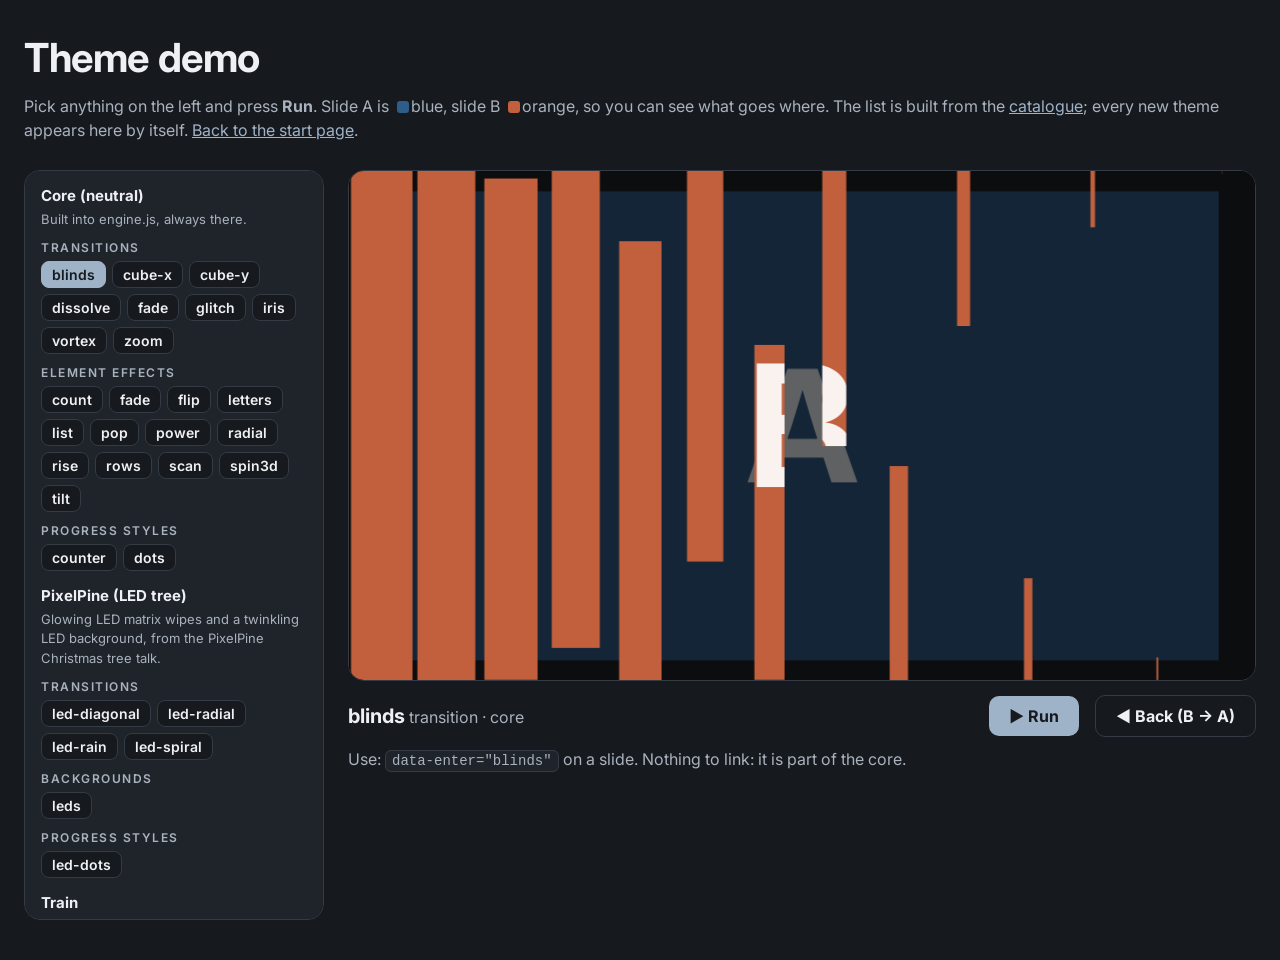
==== themes/demo.html @ d8511b9f "Theme demo: run any transition or effect between slide A and slide B - themes/demo.html: a list of e" ====
<!doctype html>
<html lang="en">
<head>
<meta charset="utf-8">
<meta name="viewport" content="width=device-width, initial-scale=1">
<title>Theme demo</title>
<!-- Every transition, element effect, ambient background and progress style of the core and of every theme, one at a
     time on a stage with slide A (blue) and slide B (orange). The list comes from catalogue.js, which
     python tools/themes.py regenerates: a new theme shows up here without editing this page. -->
<link rel="stylesheet" href="https://fonts.googleapis.com/css2?family=Inter:wght@400;600;700&display=swap">
<script src="catalogue.js"></script>
<style>
  :root { --bg: #16191e; --fg: #eef0f3; --muted: #a9b2bd; --card: #1f242b; --line: #343b45; --accent: #9fb3c8; --a: #2f5d8a; --b: #c2603d; }
  * { box-sizing: border-box; }
  body { margin: 0; background: var(--bg); color: var(--fg); font: 16px/1.5 Inter, Arial, sans-serif; }
  header { padding: 28px 24px 8px; max-width: 1400px; margin: 0 auto; }
  h1 { font-size: clamp(28px, 4vw, 40px); margin: 0 0 6px; letter-spacing: -.01em; }
  header p { color: var(--muted); margin: 0; }
  a { color: var(--accent); }
  .ab { display: inline-block; width: 12px; height: 12px; border-radius: 3px; vertical-align: -1px; margin: 0 2px 0 4px; }
  .wrap { display: grid; grid-template-columns: 300px 1fr; gap: 24px; padding: 20px 24px 40px; max-width: 1400px; margin: 0 auto; }
  nav { background: var(--card); border: 1px solid var(--line); border-radius: 16px; padding: 14px 16px; max-height: calc(100vh - 150px); overflow: auto; }
  nav h2 { font-size: 15px; margin: 14px 0 2px; }
  nav h2:first-child { margin-top: 0; }
  nav .desc { color: var(--muted); font-size: 13px; margin: 0 0 6px; }
  nav h3 { font-size: 12px; font-weight: 600; text-transform: uppercase; letter-spacing: 1.5px; color: var(--muted); margin: 10px 0 4px; }
  nav .names { display: flex; flex-wrap: wrap; gap: 6px; }
  nav button { font: 600 14px Inter, Arial, sans-serif; color: var(--fg); background: var(--bg); border: 1px solid var(--line); border-radius: 8px; padding: 4px 10px; cursor: pointer; }
  nav button:hover { border-color: var(--accent); }
  nav button[aria-pressed="true"] { background: var(--accent); color: var(--bg); border-color: var(--accent); }
  .stage { aspect-ratio: 16 / 9; width: 100%; background: #0c0d0f; border-radius: 16px; overflow: hidden; border: 1px solid var(--line); }
  .stage iframe { width: 100%; height: 100%; border: 0; display: block; }
  .bar { display: flex; flex-wrap: wrap; align-items: center; gap: 12px 16px; margin-top: 14px; }
  .bar .what { flex: 1 1 280px; min-width: 0; }
  .bar .what b { font-size: 20px; }
  .bar .what span { color: var(--muted); }
  code { font: 14px Consolas, 'Courier New', monospace; background: var(--card); border: 1px solid var(--line); border-radius: 6px; padding: 2px 6px; overflow-wrap: anywhere; }
  .run { font: 700 16px Inter, Arial, sans-serif; color: var(--bg); background: var(--accent); border: 0; border-radius: 10px; padding: 10px 20px; cursor: pointer; }
  .run.secondary { background: transparent; color: var(--fg); border: 1px solid var(--line); }
  .run:focus-visible, nav button:focus-visible { outline: 3px solid var(--fg); outline-offset: 2px; }
  .use { color: var(--muted); margin-top: 10px; }
  @media (max-width: 820px) { .wrap { grid-template-columns: 1fr; } nav { max-height: 320px; order: 2; } }
</style>
</head>
<body>
<header>
  <h1>Theme demo</h1>
  <p>Pick anything on the left and press <b>Run</b>. Slide A is <span class="ab" style="background:var(--a)"></span>blue, slide
    B <span class="ab" style="background:var(--b)"></span>orange, so you can see what goes where. The list is built from the
    <a href="https://github.com/machmar/ClaudesSlideEngine/blob/main/themes/README.md#catalogue">catalogue</a>; every new theme appears here by itself.
    <a href="../">Back to the start page</a>.</p>
</header>
<div class="wrap">
  <nav id="list" aria-label="Transitions, effects, backgrounds and progress styles"></nav>
  <main>
    <div class="stage"><iframe id="stage" title="Demo stage" src="about:blank"></iframe></div>
    <div class="bar">
      <div class="what"><b id="name"></b> <span id="kind"></span></div>
      <button class="run" id="run" type="button">▶ Run</button>
      <button class="run secondary" id="back" type="button">◀ Back (B → A)</button>
    </div>
    <p class="use" id="use"></p>
  </main>
</div>
<script>
(() => {
  const cat = window.SE_CATALOGUE;
  const KINDS = [['transitions', 'Transitions', 'data-enter'], ['effects', 'Element effects', 'data-fx'], ['ambients', 'Backgrounds', 'data-ambient'], ['dots', 'Progress styles', 'data-dots']];
  const groups = [{ name: 'core', title: 'Core (neutral)', description: 'Built into engine.js, always there.', provides: cat.core }, ...cat.themes];
  const list = document.getElementById('list'), stage = document.getElementById('stage'), backBtn = document.getElementById('back');
  let cur = null;
  const esc = s => String(s).replace(/[&<>"]/g, c => ({ '&': '&amp;', '<': '&lt;', '>': '&gt;', '"': '&quot;' })[c]);

  groups.forEach(g => {
    let h = `<h2>${esc(g.title)}</h2><p class="desc">${esc(g.description)}</p>`;
    KINDS.forEach(([k, label]) => {
      const names = (g.provides[k] || []).filter(n => !(g.name === 'core' && k === 'transitions' && n === 'none'));
      if (!names.length) return;
      h += `<h3>${label}</h3><div class="names">` + names.map(n => `<button type="button" aria-pressed="false" data-t="${esc(g.name)}" data-k="${k}" data-n="${esc(n)}">${esc(n)}</button>`).join('') + '</div>';
    });
    list.insertAdjacentHTML('beforeend', h);
  });

  function select(t, k, n, run = true) {
    const btn = list.querySelector(`button[data-t="${t}"][data-k="${k}"][data-n="${n}"]`);
    if (!btn) return false;
    list.querySelectorAll('button[aria-pressed="true"]').forEach(b => b.setAttribute('aria-pressed', 'false'));
    btn.setAttribute('aria-pressed', 'true');
    cur = { t, k, n };
    const [, label, attr] = KINDS.find(x => x[0] === k), g = groups.find(x => x.name === t);
    document.getElementById('name').textContent = n;
    document.getElementById('kind').textContent = `${label.toLowerCase().replace(/s$/, '')} · ${t === 'core' ? 'core' : 'theme ' + t}`;
    const where = k === 'dots' ? 'on <body> or on a slide' : k === 'effects' ? 'on an element' : 'on a slide';
    const link = t === 'core' ? 'Nothing to link: it is part of the core.' : `Link <code>themes/${t}/theme.js</code> before engine.js (<a href="https://github.com/machmar/ClaudesSlideEngine/blob/main/themes/${t}/README.md">${t} README</a>).`;
    const opts = g.options && Object.keys(g.options).length ? ' Options on &lt;body&gt;: ' + Object.entries(g.options).map(([a, d]) => `<code>${esc(a)}</code> ${esc(d)}`).join(', ') + '.' : '';
    document.getElementById('use').innerHTML = `Use: <code>${attr}="${esc(n)}"</code> ${where}. ${link}${opts}`;
    backBtn.hidden = k !== 'transitions';
    history.replaceState(null, '', `#${t}/${k}/${n}`);
    if (run) play(false);
    return true;
  }
  function play(back) {
    if (!cur) return;
    stage.src = `demo-stage.html?t=${encodeURIComponent(cur.t)}&k=${cur.k}&n=${encodeURIComponent(cur.n)}${back ? '&dir=back' : ''}&r=${Date.now()}`;
  }
  list.addEventListener('click', e => { const b = e.target.closest('button'); if (b) select(b.dataset.t, b.dataset.k, b.dataset.n); });
  document.getElementById('run').addEventListener('click', () => play(false));
  backBtn.addEventListener('click', () => play(true));

  const [t, k, n] = decodeURIComponent(location.hash.slice(1)).split('/');
  if (!(t && select(t, k, n))) { const first = list.querySelector('button'); select(first.dataset.t, first.dataset.k, first.dataset.n); }
})();
</script>
</body>
</html>
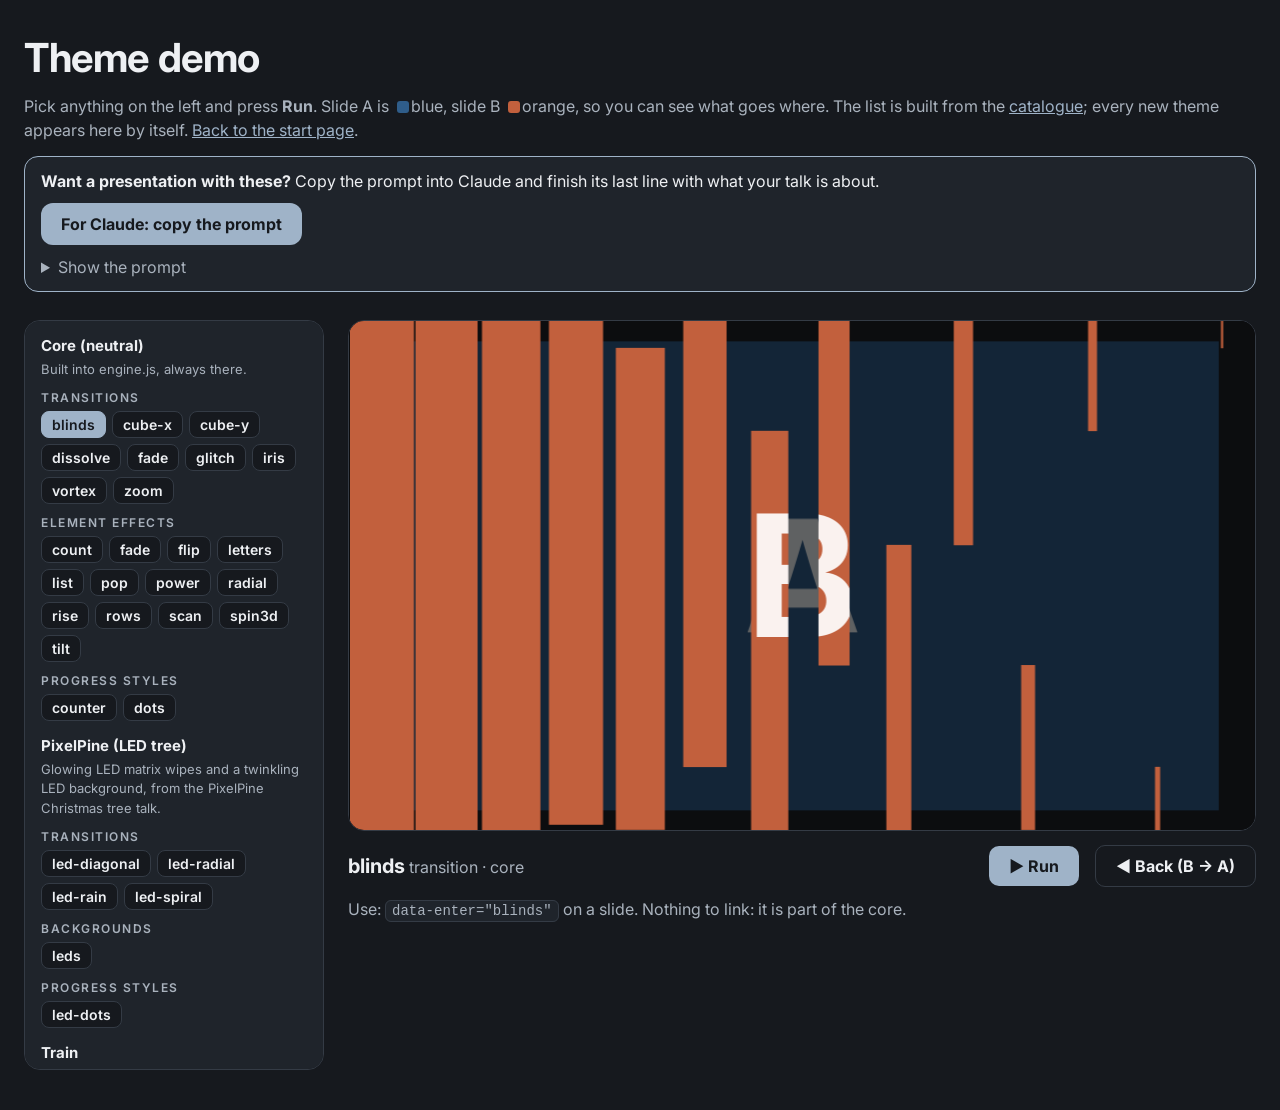
==== commit 36feb25c: ""For Claude" button on the theme demo too, from one shared script for-claude.js holds the prompt and" ====
--- a/themes/demo.html
+++ b/themes/demo.html
@@ -9,6 +9,7 @@
      python tools/themes.py regenerates: a new theme shows up here without editing this page. -->
 <link rel="stylesheet" href="https://fonts.googleapis.com/css2?family=Inter:wght@400;600;700&display=swap">
 <script src="catalogue.js"></script>
+<script src="../for-claude.js" defer></script>
 <style>
   :root { --bg: #16191e; --fg: #eef0f3; --muted: #a9b2bd; --card: #1f242b; --line: #343b45; --accent: #9fb3c8; --a: #2f5d8a; --b: #c2603d; }
   * { box-sizing: border-box; }
@@ -39,6 +40,9 @@
   .run.secondary { background: transparent; color: var(--fg); border: 1px solid var(--line); }
   .run:focus-visible, nav button:focus-visible { outline: 3px solid var(--fg); outline-offset: 2px; }
   .use { color: var(--muted); margin-top: 10px; }
+  .fc { margin-top: 14px; background: var(--card); border: 1px solid var(--accent); border-radius: 14px; padding: 12px 16px; }
+  .fc p { color: var(--fg); margin: 0 0 10px; }
+  :root { --ok: #8fd19e; }
   @media (max-width: 820px) { .wrap { grid-template-columns: 1fr; } nav { max-height: 320px; order: 2; } }
 </style>
 </head>
@@ -49,6 +53,10 @@
     B <span class="ab" style="background:var(--b)"></span>orange, so you can see what goes where. The list is built from the
     <a href="https://github.com/machmar/ClaudesSlideEngine/blob/main/themes/README.md#catalogue">catalogue</a>; every new theme appears here by itself.
     <a href="../">Back to the start page</a>.</p>
+  <div class="fc">
+    <p><b>Want a presentation with these?</b> Copy the prompt into Claude and finish its last line with what your talk is about.</p>
+    <div data-for-claude></div>
+  </div>
 </header>
 <div class="wrap">
   <nav id="list" aria-label="Transitions, effects, backgrounds and progress styles"></nav>
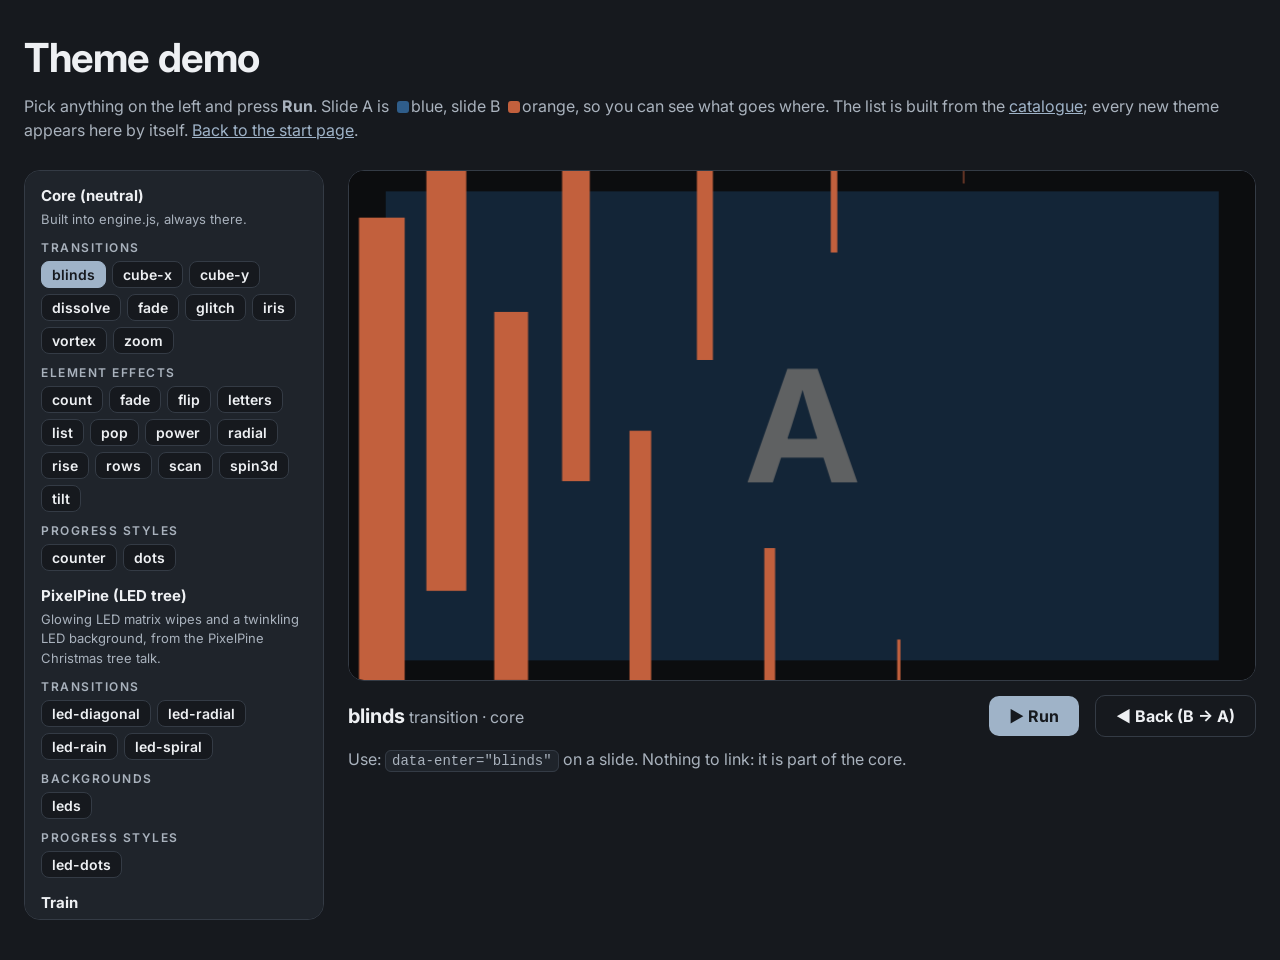
==== commit 891444b9: ""For Claude": a small button on the start page only The prompt box is gone: the start page has one s" ====
--- a/themes/demo.html
+++ b/themes/demo.html
@@ -9,7 +9,6 @@
      python tools/themes.py regenerates: a new theme shows up here without editing this page. -->
 <link rel="stylesheet" href="https://fonts.googleapis.com/css2?family=Inter:wght@400;600;700&display=swap">
 <script src="catalogue.js"></script>
-<script src="../for-claude.js" defer></script>
 <style>
   :root { --bg: #16191e; --fg: #eef0f3; --muted: #a9b2bd; --card: #1f242b; --line: #343b45; --accent: #9fb3c8; --a: #2f5d8a; --b: #c2603d; }
   * { box-sizing: border-box; }
@@ -40,9 +39,6 @@
   .run.secondary { background: transparent; color: var(--fg); border: 1px solid var(--line); }
   .run:focus-visible, nav button:focus-visible { outline: 3px solid var(--fg); outline-offset: 2px; }
   .use { color: var(--muted); margin-top: 10px; }
-  .fc { margin-top: 14px; background: var(--card); border: 1px solid var(--accent); border-radius: 14px; padding: 12px 16px; }
-  .fc p { color: var(--fg); margin: 0 0 10px; }
-  :root { --ok: #8fd19e; }
   @media (max-width: 820px) { .wrap { grid-template-columns: 1fr; } nav { max-height: 320px; order: 2; } }
 </style>
 </head>
@@ -53,10 +49,6 @@
     B <span class="ab" style="background:var(--b)"></span>orange, so you can see what goes where. The list is built from the
     <a href="https://github.com/machmar/ClaudesSlideEngine/blob/main/themes/README.md#catalogue">catalogue</a>; every new theme appears here by itself.
     <a href="../">Back to the start page</a>.</p>
-  <div class="fc">
-    <p><b>Want a presentation with these?</b> Copy the prompt into Claude and finish its last line with what your talk is about.</p>
-    <div data-for-claude></div>
-  </div>
 </header>
 <div class="wrap">
   <nav id="list" aria-label="Transitions, effects, backgrounds and progress styles"></nav>
